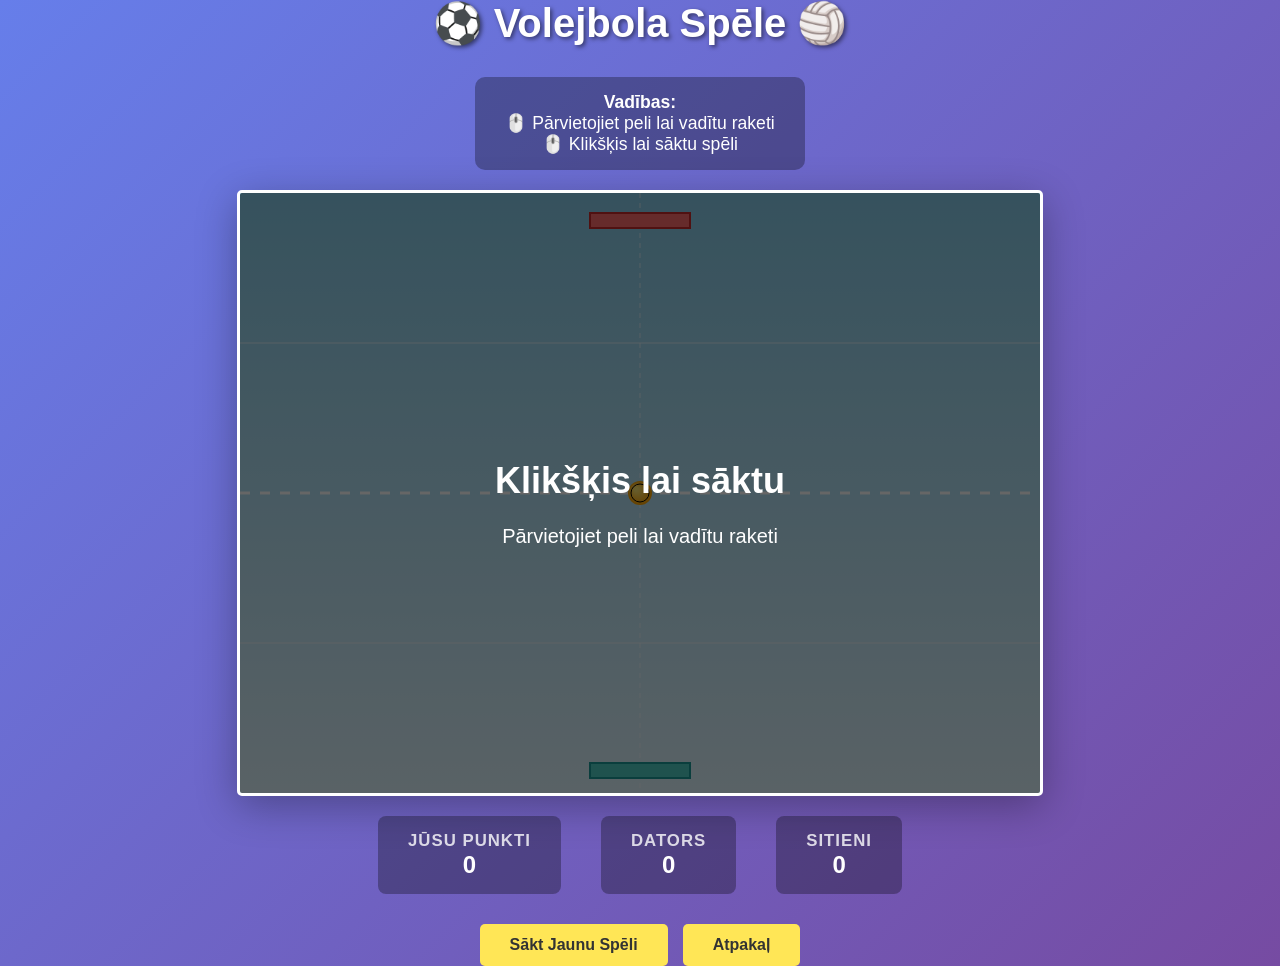
==== game.html @ 63554c7b "spele" ====
<!DOCTYPE html>
<html lang="lv">
<head>
    <meta charset="UTF-8">
    <meta name="viewport" content="width=device-width, initial-scale=1.0">
    <title>Volejbola Spēle - Volleyball Game</title>
    <style>
        * {
            margin: 0;
            padding: 0;
            box-sizing: border-box;
        }

        body {
            font-family: Arial, sans-serif;
            display: flex;
            justify-content: center;
            align-items: center;
            min-height: 100vh;
            background: linear-gradient(135deg, #667eea 0%, #764ba2 100%);
        }

        .game-container {
            display: flex;
            flex-direction: column;
            align-items: center;
            gap: 20px;
        }

        h1 {
            color: white;
            text-shadow: 2px 2px 4px rgba(0, 0, 0, 0.5);
            font-size: 2.5em;
            margin-bottom: 10px;
        }

        .controls-info {
            color: white;
            font-size: 1.1em;
            text-align: center;
            background: rgba(0, 0, 0, 0.3);
            padding: 15px 30px;
            border-radius: 10px;
            max-width: 600px;
        }

        #gameCanvas {
            border: 3px solid white;
            background: linear-gradient(180deg, #87CEEB 0%, #E0F6FF 100%);
            cursor: none;
            box-shadow: 0 10px 40px rgba(0, 0, 0, 0.3);
            border-radius: 5px;
        }

        .stats {
            display: flex;
            gap: 40px;
            color: white;
            font-size: 1.5em;
            font-weight: bold;
        }

        .stat-item {
            background: rgba(0, 0, 0, 0.3);
            padding: 15px 30px;
            border-radius: 8px;
            text-align: center;
        }

        .stat-label {
            font-size: 0.7em;
            opacity: 0.8;
            text-transform: uppercase;
            letter-spacing: 1px;
        }

        .button-row {
            display: flex;
            gap: 15px;
            margin-top: 10px;
        }

        button {
            padding: 12px 30px;
            font-size: 1em;
            background-color: #FFE656;
            color: #333;
            border: none;
            border-radius: 5px;
            cursor: pointer;
            font-weight: bold;
            transition: background-color 0.3s ease;
        }

        button:hover {
            background-color: #FFED4E;
        }

        button:active {
            transform: scale(0.98);
        }
    </style>
</head>
<body>
    <div class="game-container">
        <h1>⚽ Volejbola Spēle 🏐</h1>
        <div class="controls-info">
            <strong>Vadības:</strong><br>
            🖱️ Pārvietojiet peli lai vadītu raketi<br>
            🖱️ Klikšķis lai sāktu spēli
        </div>
        <canvas id="gameCanvas" width="800" height="600"></canvas>
        <div class="stats">
            <div class="stat-item">
                <div class="stat-label">Jūsu Punkti</div>
                <div id="playerScore">0</div>
            </div>
            <div class="stat-item">
                <div class="stat-label">Dators</div>
                <div id="computerScore">0</div>
            </div>
            <div class="stat-item">
                <div class="stat-label">Sitieni</div>
                <div id="hitCount">0</div>
            </div>
        </div>
        <div class="button-row">
            <button onclick="restartGame()">Sākt Jaunu Spēli</button>
            <button onclick="window.history.back()">Atpakaļ</button>
        </div>
    </div>

    <script>
        const canvas = document.getElementById('gameCanvas');
        const ctx = canvas.getContext('2d');

        // Game objects
        const ball = {
            x: canvas.width / 2,
            y: canvas.height / 2,
            radius: 12,
            vx: 0,
            vy: 0,
            speed: 5
        };

        const paddle = {
            x: canvas.width / 2 - 50,
            y: canvas.height - 30,
            width: 100,
            height: 15,
            speed: 7
        };

        const computer = {
            x: canvas.width / 2 - 50,
            y: 20,
            width: 100,
            height: 15,
            speed: 4
        };

        const net = {
            x: canvas.width / 2,
            y: canvas.height / 2
        };

        let playerScore = 0;
        let computerScore = 0;
        let hitCount = 0;
        let gameStarted = false;
        let mouseX = canvas.width / 2;
        let ballLastHitBy = null; // Track who last hit the ball

        // Event listeners
        canvas.addEventListener('mousemove', (e) => {
            const rect = canvas.getBoundingClientRect();
            mouseX = e.clientX - rect.left;
        });

        canvas.addEventListener('click', () => {
            if (!gameStarted) {
                startGame();
            }
        });

        function startGame() {
            gameStarted = true;
            ball.x = canvas.width / 2;
            ball.y = canvas.height / 4;
            ball.vx = (Math.random() - 0.5) * 6;
            ball.vy = 5;
        }

        function restartGame() {
            playerScore = 0;
            computerScore = 0;
            hitCount = 0;
            gameStarted = false;
            ball.x = canvas.width / 2;
            ball.y = canvas.height / 2;
            ball.vx = 0;
            ball.vy = 0;
            ballLastHitBy = null;
            updateScore();
        }

        function updateScore() {
            document.getElementById('playerScore').textContent = playerScore;
            document.getElementById('computerScore').textContent = computerScore;
            document.getElementById('hitCount').textContent = hitCount;
        }

        function update() {
            if (!gameStarted) return;

            // Update ball position
            ball.x += ball.vx;
            ball.y += ball.vy;
            ball.vy += 0.3; // Gravity

            // Ball collision with walls
            if (ball.x - ball.radius < 0 || ball.x + ball.radius > canvas.width) {
                ball.vx *= -0.95;
                ball.x = Math.max(ball.radius, Math.min(canvas.width - ball.radius, ball.x));
            }

            // Ball collision with top/bottom
            if (ball.y - ball.radius < 0) {
                ball.y = ball.radius;
                ball.vy *= -0.8;
            }

            if (ball.y + ball.radius > canvas.height) {
                // Ball went past player paddle
                computerScore++;
                ballLastHitBy = null;
                resetBall();
                updateScore();
                return;
            }

            // Player paddle movement
            paddle.x = mouseX - paddle.width / 2;
            paddle.x = Math.max(0, Math.min(canvas.width - paddle.width, paddle.x));

            // Ball collision with player paddle
            if (
                ball.y + ball.radius > paddle.y &&
                ball.y - ball.radius < paddle.y + paddle.height &&
                ball.x > paddle.x &&
                ball.x < paddle.x + paddle.width &&
                ballLastHitBy !== 'player'
            ) {
                ball.vy = -Math.abs(ball.vy) * 0.9;
                ball.vx += (ball.x - (paddle.x + paddle.width / 2)) * 0.1;
                hitCount++;
                ballLastHitBy = 'player';
            }

            // Computer AI
            const computerTarget = ball.x;
            if (computerTarget < computer.x + computer.width / 2 - 10) {
                computer.x -= computer.speed;
            } else if (computerTarget > computer.x + computer.width / 2 + 10) {
                computer.x += computer.speed;
            }
            computer.x = Math.max(0, Math.min(canvas.width - computer.width, computer.x));

            // Ball collision with computer paddle
            if (
                ball.y - ball.radius < computer.y + computer.height &&
                ball.y + ball.radius > computer.y &&
                ball.x > computer.x &&
                ball.x < computer.x + computer.width &&
                ballLastHitBy !== 'computer'
            ) {
                ball.vy = Math.abs(ball.vy) * 0.9;
                ball.vx += (ball.x - (computer.x + computer.width / 2)) * 0.1;
                ballLastHitBy = 'computer';
            }

            // Ball went past computer paddle
            if (ball.y - ball.radius < 0) {
                playerScore++;
                ballLastHitBy = null;
                resetBall();
                updateScore();
            }

            // Speed limit
            const maxSpeed = 12;
            const speed = Math.sqrt(ball.vx ** 2 + ball.vy ** 2);
            if (speed > maxSpeed) {
                ball.vx = (ball.vx / speed) * maxSpeed;
                ball.vy = (ball.vy / speed) * maxSpeed;
            }
        }

        function resetBall() {
            ball.x = canvas.width / 2;
            ball.y = canvas.height / 2;
            ball.vx = (Math.random() - 0.5) * 4;
            ball.vy = -3;
        }

        function draw() {
            // Clear canvas with sky gradient
            const gradient = ctx.createLinearGradient(0, 0, 0, canvas.height);
            gradient.addColorStop(0, '#87CEEB');
            gradient.addColorStop(1, '#E0F6FF');
            ctx.fillStyle = gradient;
            ctx.fillRect(0, 0, canvas.width, canvas.height);

            // Draw net
            ctx.strokeStyle = '#FFFFFF';
            ctx.lineWidth = 3;
            ctx.setLineDash([10, 10]);
            ctx.beginPath();
            ctx.moveTo(0, net.y);
            ctx.lineTo(canvas.width, net.y);
            ctx.stroke();
            ctx.setLineDash([]);

            // Draw court lines
            ctx.strokeStyle = 'rgba(255, 255, 255, 0.3)';
            ctx.lineWidth = 2;
            ctx.beginPath();
            ctx.moveTo(0, canvas.height / 4);
            ctx.lineTo(canvas.width, canvas.height / 4);
            ctx.stroke();

            ctx.beginPath();
            ctx.moveTo(0, (canvas.height * 3) / 4);
            ctx.lineTo(canvas.width, (canvas.height * 3) / 4);
            ctx.stroke();

            // Draw center line
            ctx.setLineDash([5, 5]);
            ctx.beginPath();
            ctx.moveTo(canvas.width / 2, 0);
            ctx.lineTo(canvas.width / 2, canvas.height);
            ctx.stroke();
            ctx.setLineDash([]);

            // Draw computer paddle
            ctx.fillStyle = '#FF6B6B';
            ctx.fillRect(computer.x, computer.y, computer.width, computer.height);
            ctx.strokeStyle = '#C92A2A';
            ctx.lineWidth = 2;
            ctx.strokeRect(computer.x, computer.y, computer.width, computer.height);

            // Draw player paddle
            ctx.fillStyle = '#4ECDC4';
            ctx.fillRect(paddle.x, paddle.y, paddle.width, paddle.height);
            ctx.strokeStyle = '#1A9B99';
            ctx.lineWidth = 2;
            ctx.strokeRect(paddle.x, paddle.y, paddle.width, paddle.height);

            // Draw ball with gradient
            const ballGradient = ctx.createRadialGradient(ball.x - 4, ball.y - 4, 2, ball.x, ball.y, ball.radius);
            ballGradient.addColorStop(0, '#FFE66D');
            ballGradient.addColorStop(1, '#FFA500');
            ctx.fillStyle = ballGradient;
            ctx.beginPath();
            ctx.arc(ball.x, ball.y, ball.radius, 0, Math.PI * 2);
            ctx.fill();

            // Draw ball stitches (volleyball detail)
            ctx.strokeStyle = '#000000';
            ctx.lineWidth = 1;
            ctx.beginPath();
            ctx.arc(ball.x, ball.y, ball.radius - 3, 0, Math.PI * 2);
            ctx.stroke();

            // Draw starting instruction
            if (!gameStarted) {
                ctx.fillStyle = 'rgba(0, 0, 0, 0.6)';
                ctx.fillRect(0, 0, canvas.width, canvas.height);
                ctx.fillStyle = '#FFFFFF';
                ctx.font = 'bold 36px Arial';
                ctx.textAlign = 'center';
                ctx.fillText('Klikšķis lai sāktu', canvas.width / 2, canvas.height / 2);
                ctx.font = '20px Arial';
                ctx.fillText('Pārvietojiet peli lai vadītu raketi', canvas.width / 2, canvas.height / 2 + 50);
            }
        }

        function gameLoop() {
            update();
            draw();
            requestAnimationFrame(gameLoop);
        }

        // Start the game loop
        gameLoop();
    </script>
</body>
</html>
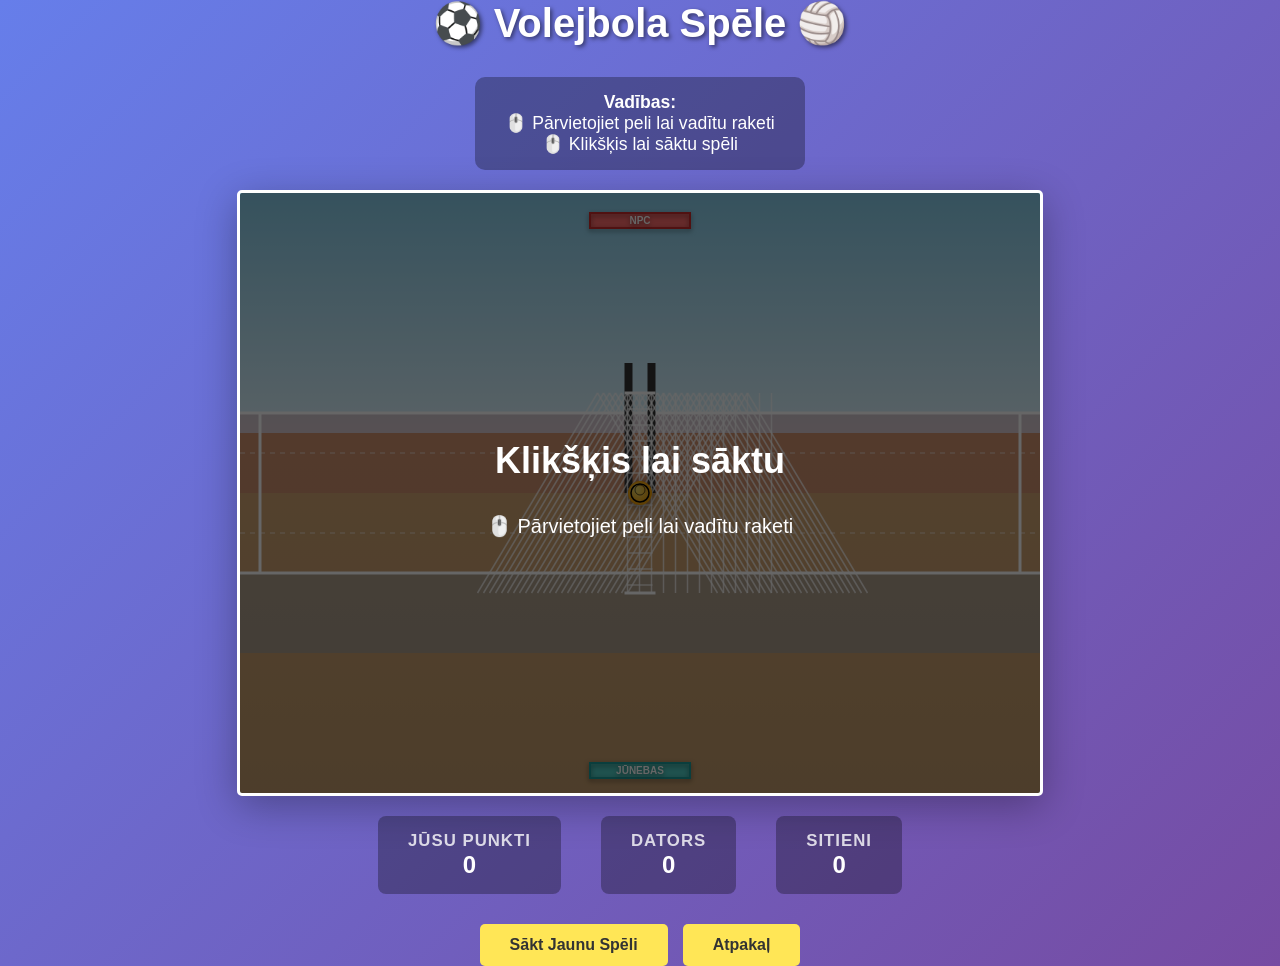
==== commit 831dd725: "speles pilnveidojums" ====
--- a/game.html
+++ b/game.html
@@ -305,59 +305,168 @@
         }
 
         function draw() {
-            // Clear canvas with sky gradient
-            const gradient = ctx.createLinearGradient(0, 0, 0, canvas.height);
-            gradient.addColorStop(0, '#87CEEB');
-            gradient.addColorStop(1, '#E0F6FF');
-            ctx.fillStyle = gradient;
+            // Clear canvas with gradient background (sky and ground)
+            const gradientBg = ctx.createLinearGradient(0, 0, 0, canvas.height);
+            gradientBg.addColorStop(0, '#87CEEB');
+            gradientBg.addColorStop(0.4, '#E0F6FF');
+            gradientBg.addColorStop(0.4, '#D4A574');
+            gradientBg.addColorStop(1, '#C19A6B');
+            ctx.fillStyle = gradientBg;
             ctx.fillRect(0, 0, canvas.width, canvas.height);
 
-            // Draw net
+            // Draw court background - two sides
+            const courtTop = canvas.height / 2 - 80;
+            const courtBottom = canvas.height / 2 + 80;
+            
+            // NPC Court (top side)
+            ctx.fillStyle = 'rgba(200, 100, 100, 0.3)';
+            ctx.fillRect(0, courtTop, canvas.width, 80);
+            
+            // Player Court (bottom side)
+            ctx.fillStyle = 'rgba(100, 150, 200, 0.3)';
+            ctx.fillRect(0, courtBottom, canvas.width, 80);
+
+            // Draw court boundary lines
             ctx.strokeStyle = '#FFFFFF';
             ctx.lineWidth = 3;
-            ctx.setLineDash([10, 10]);
-            ctx.beginPath();
-            ctx.moveTo(0, net.y);
-            ctx.lineTo(canvas.width, net.y);
-            ctx.stroke();
+            
+            // Top court border
+            ctx.beginPath();
+            ctx.moveTo(0, courtTop);
+            ctx.lineTo(canvas.width, courtTop);
+            ctx.stroke();
+            
+            // Bottom court border
+            ctx.beginPath();
+            ctx.moveTo(0, courtBottom);
+            ctx.lineTo(canvas.width, courtBottom);
+            ctx.stroke();
+            
+            // Side lines
+            ctx.beginPath();
+            ctx.moveTo(20, courtTop);
+            ctx.lineTo(20, courtBottom);
+            ctx.stroke();
+            
+            ctx.beginPath();
+            ctx.moveTo(canvas.width - 20, courtTop);
+            ctx.lineTo(canvas.width - 20, courtBottom);
+            ctx.stroke();
+
+            // Draw attack lines
+            ctx.strokeStyle = 'rgba(255, 255, 255, 0.6)';
+            ctx.lineWidth = 1;
+            ctx.setLineDash([5, 5]);
+            
+            ctx.beginPath();
+            ctx.moveTo(0, canvas.height / 2 - 40);
+            ctx.lineTo(canvas.width, canvas.height / 2 - 40);
+            ctx.stroke();
+            
+            ctx.beginPath();
+            ctx.moveTo(0, canvas.height / 2 + 40);
+            ctx.lineTo(canvas.width, canvas.height / 2 + 40);
+            ctx.stroke();
+            
             ctx.setLineDash([]);
 
-            // Draw court lines
-            ctx.strokeStyle = 'rgba(255, 255, 255, 0.3)';
-            ctx.lineWidth = 2;
-            ctx.beginPath();
-            ctx.moveTo(0, canvas.height / 4);
-            ctx.lineTo(canvas.width, canvas.height / 4);
-            ctx.stroke();
-
-            ctx.beginPath();
-            ctx.moveTo(0, (canvas.height * 3) / 4);
-            ctx.lineTo(canvas.width, (canvas.height * 3) / 4);
-            ctx.stroke();
-
-            // Draw center line
-            ctx.setLineDash([5, 5]);
-            ctx.beginPath();
-            ctx.moveTo(canvas.width / 2, 0);
-            ctx.lineTo(canvas.width / 2, canvas.height);
-            ctx.stroke();
-            ctx.setLineDash([]);
-
-            // Draw computer paddle
+            // Draw volleyball net - more realistic with mesh
+            const netX = canvas.width / 2;
+            const netTopY = canvas.height / 2 - 100;
+            const netBottomY = canvas.height / 2 + 100;
+            const netWidth = 15;
+            
+            // Net poles
+            ctx.fillStyle = '#333333';
+            ctx.fillRect(netX - netWidth / 2 - 8, netTopY - 30, 8, 130);
+            ctx.fillRect(netX + netWidth / 2, netTopY - 30, 8, 130);
+            
+            // Net top rope
+            ctx.strokeStyle = '#FFFFFF';
+            ctx.lineWidth = 3;
+            ctx.beginPath();
+            ctx.moveTo(netX - netWidth / 2 - 8, netTopY);
+            ctx.lineTo(netX + netWidth / 2 + 8, netTopY);
+            ctx.stroke();
+            
+            // Net bottom rope
+            ctx.beginPath();
+            ctx.moveTo(netX - netWidth / 2 - 8, netBottomY);
+            ctx.lineTo(netX + netWidth / 2 + 8, netBottomY);
+            ctx.stroke();
+            
+            // Net mesh pattern
+            ctx.strokeStyle = 'rgba(255, 255, 255, 0.7)';
+            ctx.lineWidth = 1.5;
+            
+            // Vertical lines of net
+            for (let i = 0; i <= 12; i++) {
+                const xPos = (netX - netWidth / 2 - 5) + (i * 12);
+                ctx.beginPath();
+                ctx.moveTo(xPos, netTopY);
+                ctx.lineTo(xPos, netBottomY);
+                ctx.stroke();
+            }
+            
+            // Horizontal lines of net (diagonal mesh effect)
+            for (let i = 0; i <= 12; i++) {
+                const yPos = netTopY + (i * 16);
+                ctx.beginPath();
+                ctx.moveTo(netX - netWidth / 2 - 5, yPos);
+                ctx.lineTo(netX + netWidth / 2 + 5, yPos);
+                ctx.stroke();
+            }
+            
+            // Diagonal lines for mesh pattern
+            for (let i = -5; i <= 20; i++) {
+                ctx.beginPath();
+                ctx.moveTo(netX - netWidth / 2 - 5 + i * 6, netTopY);
+                ctx.lineTo(netX - netWidth / 2 - 5 + i * 6 + 120, netBottomY);
+                ctx.stroke();
+                
+                ctx.beginPath();
+                ctx.moveTo(netX - netWidth / 2 - 5 + i * 6, netTopY);
+                ctx.lineTo(netX - netWidth / 2 - 5 + i * 6 - 120, netBottomY);
+                ctx.stroke();
+            }
+
+            // Draw computer paddle (NPC on top side)
             ctx.fillStyle = '#FF6B6B';
             ctx.fillRect(computer.x, computer.y, computer.width, computer.height);
+            ctx.shadowColor = 'rgba(0, 0, 0, 0.5)';
+            ctx.shadowBlur = 5;
             ctx.strokeStyle = '#C92A2A';
             ctx.lineWidth = 2;
             ctx.strokeRect(computer.x, computer.y, computer.width, computer.height);
-
-            // Draw player paddle
+            
+            // Add player label on NPC paddle
+            ctx.fillStyle = '#FFFFFF';
+            ctx.font = 'bold 10px Arial';
+            ctx.textAlign = 'center';
+            ctx.fillText('NPC', computer.x + computer.width / 2, computer.y + computer.height / 2 + 3);
+            ctx.shadowColor = 'transparent';
+
+            // Draw player paddle (player on bottom side)
             ctx.fillStyle = '#4ECDC4';
             ctx.fillRect(paddle.x, paddle.y, paddle.width, paddle.height);
+            ctx.shadowColor = 'rgba(0, 0, 0, 0.5)';
+            ctx.shadowBlur = 5;
             ctx.strokeStyle = '#1A9B99';
             ctx.lineWidth = 2;
             ctx.strokeRect(paddle.x, paddle.y, paddle.width, paddle.height);
-
-            // Draw ball with gradient
+            
+            // Add player label on player paddle
+            ctx.fillStyle = '#FFFFFF';
+            ctx.font = 'bold 10px Arial';
+            ctx.textAlign = 'center';
+            ctx.fillText('JŪNEBAS', paddle.x + paddle.width / 2, paddle.y + paddle.height / 2 + 3);
+            ctx.shadowColor = 'transparent';
+
+            // Draw ball with gradient and shadow
+            ctx.shadowColor = 'rgba(0, 0, 0, 0.4)';
+            ctx.shadowBlur = 8;
+            ctx.shadowOffsetY = 2;
+            
             const ballGradient = ctx.createRadialGradient(ball.x - 4, ball.y - 4, 2, ball.x, ball.y, ball.radius);
             ballGradient.addColorStop(0, '#FFE66D');
             ballGradient.addColorStop(1, '#FFA500');
@@ -368,10 +477,19 @@
 
             // Draw ball stitches (volleyball detail)
             ctx.strokeStyle = '#000000';
+            ctx.lineWidth = 1.5;
+            ctx.beginPath();
+            ctx.arc(ball.x, ball.y, ball.radius - 3, 0, Math.PI * 2);
+            ctx.stroke();
+            
+            // Draw curved stitches for volleyball pattern
+            ctx.strokeStyle = 'rgba(0, 0, 0, 0.6)';
             ctx.lineWidth = 1;
             ctx.beginPath();
-            ctx.arc(ball.x, ball.y, ball.radius - 3, 0, Math.PI * 2);
-            ctx.stroke();
+            ctx.arc(ball.x, ball.y - 3, 5, 0, Math.PI * 2);
+            ctx.stroke();
+            
+            ctx.shadowColor = 'transparent';
 
             // Draw starting instruction
             if (!gameStarted) {
@@ -380,9 +498,9 @@
                 ctx.fillStyle = '#FFFFFF';
                 ctx.font = 'bold 36px Arial';
                 ctx.textAlign = 'center';
-                ctx.fillText('Klikšķis lai sāktu', canvas.width / 2, canvas.height / 2);
+                ctx.fillText('Klikšķis lai sāktu', canvas.width / 2, canvas.height / 2 - 20);
                 ctx.font = '20px Arial';
-                ctx.fillText('Pārvietojiet peli lai vadītu raketi', canvas.width / 2, canvas.height / 2 + 50);
+                ctx.fillText('🖱️ Pārvietojiet peli lai vadītu raketi', canvas.width / 2, canvas.height / 2 + 40);
             }
         }
 
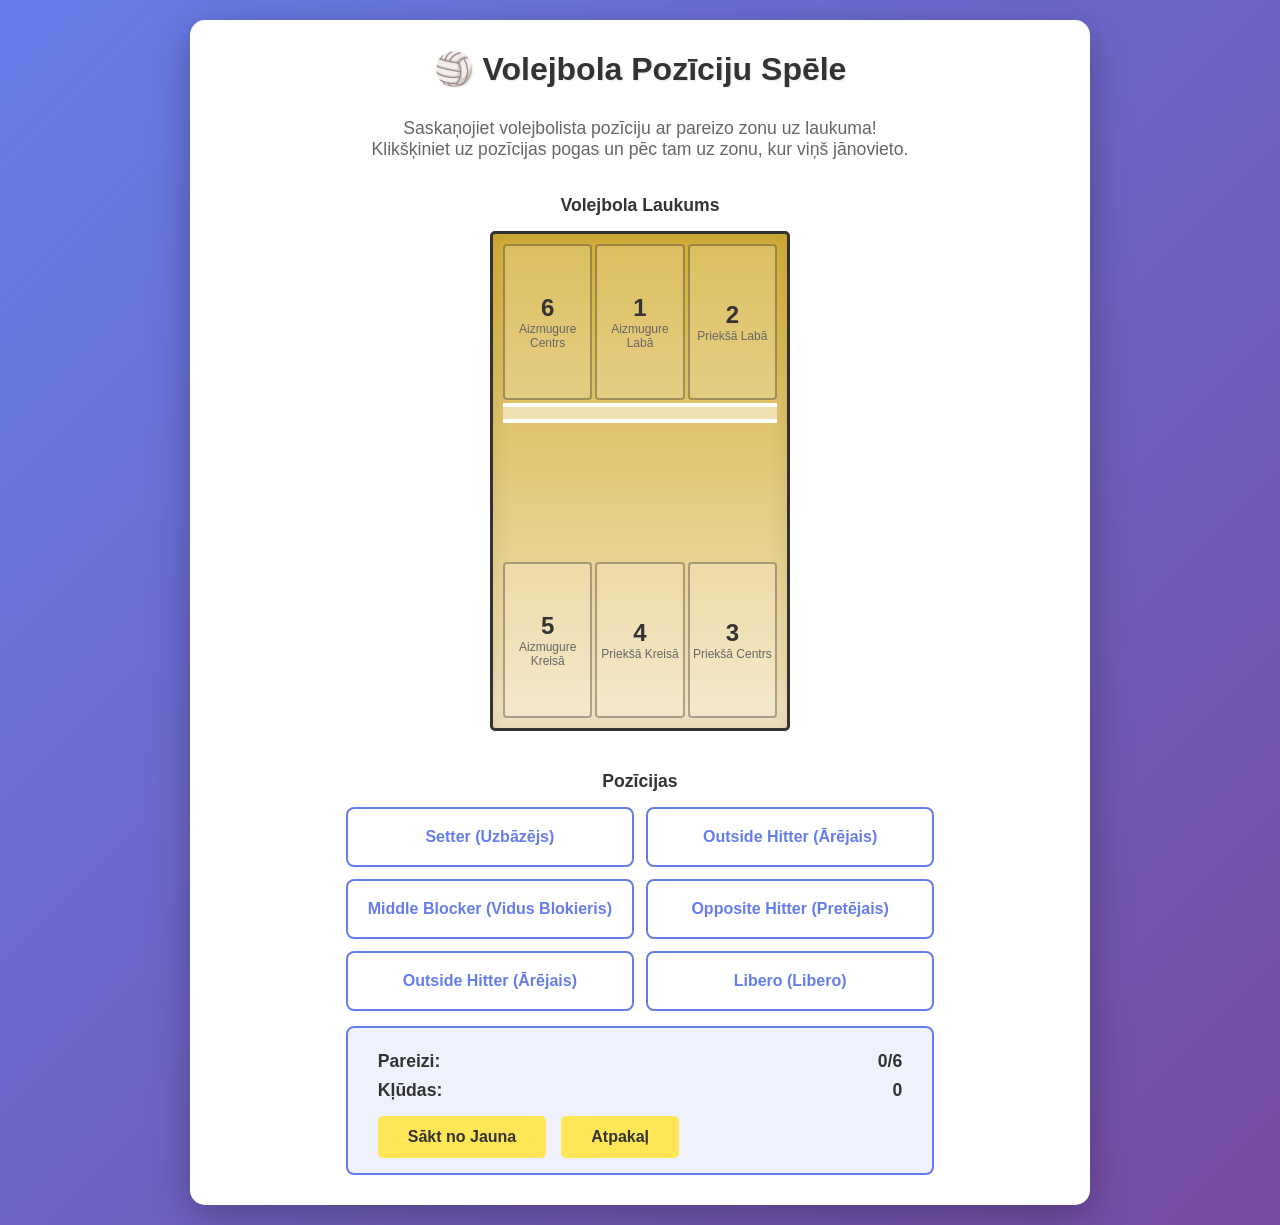
==== commit 4d3a92b9: "jauna spele" ====
--- a/game.html
+++ b/game.html
@@ -3,7 +3,7 @@
 <head>
     <meta charset="UTF-8">
     <meta name="viewport" content="width=device-width, initial-scale=1.0">
-    <title>Volejbola Spēle - Volleyball Game</title>
+    <title>Volejbola Pozīciju Spēle - Volleyball Positions Game</title>
     <style>
         * {
             margin: 0;
@@ -18,6 +18,7 @@
             align-items: center;
             min-height: 100vh;
             background: linear-gradient(135deg, #667eea 0%, #764ba2 100%);
+            padding: 20px;
         }
 
         .game-container {
@@ -25,62 +26,201 @@
             flex-direction: column;
             align-items: center;
             gap: 20px;
+            background: white;
+            padding: 30px;
+            border-radius: 15px;
+            box-shadow: 0 10px 40px rgba(0, 0, 0, 0.3);
+            max-width: 900px;
         }
 
         h1 {
+            color: #333;
+            text-shadow: 1px 1px 2px rgba(0, 0, 0, 0.1);
+            font-size: 2em;
+            margin-bottom: 10px;
+        }
+
+        .info-text {
+            color: #666;
+            font-size: 1.1em;
+            text-align: center;
+            margin-bottom: 15px;
+        }
+
+        .content-wrapper {
+            display: flex;
+            gap: 40px;
+            align-items: flex-start;
+            flex-wrap: wrap;
+            justify-content: center;
+        }
+
+        .court-section {
+            display: flex;
+            flex-direction: column;
+            gap: 15px;
+        }
+
+        .court-title {
+            font-weight: bold;
+            font-size: 1.1em;
+            color: #333;
+            text-align: center;
+        }
+
+        .volleyball-court {
+            border: 3px solid #333;
+            background: linear-gradient(180deg, #d4af37 0%, #f4e4c1 100%);
+            position: relative;
+            width: 300px;
+            height: 500px;
+            display: grid;
+            grid-template-columns: 1fr 1fr 1fr;
+            grid-template-rows: 1fr 1fr 1fr;
+            gap: 3px;
+            padding: 10px;
+            border-radius: 5px;
+            box-shadow: inset 0 0 20px rgba(0, 0, 0, 0.1);
+        }
+
+        .net-line {
+            grid-column: 1 / -1;
+            grid-row: 2;
+            border-top: 4px solid #FFFFFF;
+            border-bottom: 4px solid #FFFFFF;
+            background: linear-gradient(180deg, rgba(255, 255, 255, 0.5) 0%, rgba(255, 255, 255, 0.5) 100%);
+            position: relative;
+            z-index: 5;
+            height: 20px;
+        }
+
+        .zone {
+            border: 2px solid rgba(0, 0, 0, 0.3);
+            display: flex;
+            flex-direction: column;
+            justify-content: center;
+            align-items: center;
+            cursor: pointer;
+            transition: all 0.3s ease;
+            background: rgba(255, 255, 255, 0.2);
+            border-radius: 4px;
+            position: relative;
+            overflow: hidden;
+        }
+
+        .zone:hover {
+            background: rgba(255, 255, 255, 0.4);
+            transform: scale(0.98);
+        }
+
+        .zone.active {
+            background: rgba(255, 200, 0, 0.6);
+            box-shadow: inset 0 0 15px rgba(255, 200, 0, 0.8), 0 0 15px rgba(255, 200, 0, 0.6);
+            animation: pulse 0.6s ease-in-out;
+        }
+
+        @keyframes pulse {
+            0% { transform: scale(1); }
+            50% { transform: scale(1.05); }
+            100% { transform: scale(1); }
+        }
+
+        .zone-label {
+            font-weight: bold;
+            font-size: 1.5em;
+            color: #333;
+            z-index: 2;
+        }
+
+        .zone-position {
+            font-size: 0.75em;
+            color: #666;
+            text-align: center;
+            z-index: 2;
+        }
+
+        .buttons-section {
+            display: flex;
+            flex-direction: column;
+            gap: 15px;
+            min-width: 300px;
+        }
+
+        .buttons-title {
+            font-weight: bold;
+            font-size: 1.1em;
+            color: #333;
+            text-align: center;
+        }
+
+        .buttons-grid {
+            display: grid;
+            grid-template-columns: 1fr 1fr;
+            gap: 12px;
+        }
+
+        .position-button {
+            padding: 15px 20px;
+            font-size: 1em;
+            font-weight: bold;
+            border: 2px solid #667eea;
+            border-radius: 8px;
+            cursor: pointer;
+            transition: all 0.3s ease;
+            background: white;
+            color: #667eea;
+            text-align: center;
+            min-height: 60px;
+            display: flex;
+            align-items: center;
+            justify-content: center;
+        }
+
+        .position-button:hover {
+            background: #667eea;
             color: white;
-            text-shadow: 2px 2px 4px rgba(0, 0, 0, 0.5);
-            font-size: 2.5em;
-            margin-bottom: 10px;
-        }
-
-        .controls-info {
+            transform: translateY(-2px);
+            box-shadow: 0 5px 15px rgba(102, 126, 234, 0.4);
+        }
+
+        .position-button:active {
+            transform: translateY(0);
+        }
+
+        .position-button.matched {
+            background: #4CAF50;
+            border-color: #4CAF50;
             color: white;
-            font-size: 1.1em;
-            text-align: center;
-            background: rgba(0, 0, 0, 0.3);
-            padding: 15px 30px;
-            border-radius: 10px;
-            max-width: 600px;
-        }
-
-        #gameCanvas {
-            border: 3px solid white;
-            background: linear-gradient(180deg, #87CEEB 0%, #E0F6FF 100%);
-            cursor: none;
-            box-shadow: 0 10px 40px rgba(0, 0, 0, 0.3);
-            border-radius: 5px;
-        }
-
-        .stats {
-            display: flex;
-            gap: 40px;
-            color: white;
-            font-size: 1.5em;
-            font-weight: bold;
-        }
-
-        .stat-item {
-            background: rgba(0, 0, 0, 0.3);
+            opacity: 0.6;
+            cursor: not-allowed;
+        }
+
+        .stats-section {
+            text-align: center;
+            background: rgba(102, 126, 234, 0.1);
             padding: 15px 30px;
             border-radius: 8px;
-            text-align: center;
-        }
-
-        .stat-label {
-            font-size: 0.7em;
-            opacity: 0.8;
-            text-transform: uppercase;
-            letter-spacing: 1px;
-        }
-
-        .button-row {
+            border: 2px solid #667eea;
+            min-width: 300px;
+        }
+
+        .stat-item {
+            display: flex;
+            justify-content: space-between;
+            gap: 30px;
+            margin: 8px 0;
+            font-size: 1.1em;
+            font-weight: bold;
+            color: #333;
+        }
+
+        .control-buttons {
             display: flex;
             gap: 15px;
-            margin-top: 10px;
-        }
-
-        button {
+            margin-top: 15px;
+        }
+
+        button.control-btn {
             padding: 12px 30px;
             font-size: 1em;
             background-color: #FFE656;
@@ -92,426 +232,240 @@
             transition: background-color 0.3s ease;
         }
 
-        button:hover {
+        button.control-btn:hover {
             background-color: #FFED4E;
         }
 
-        button:active {
+        button.control-btn:active {
             transform: scale(0.98);
+        }
+
+        .completion-message {
+            font-size: 1.3em;
+            font-weight: bold;
+            color: #4CAF50;
+            text-align: center;
+            margin-top: 15px;
+            animation: slideIn 0.5s ease;
+        }
+
+        @keyframes slideIn {
+            from {
+                opacity: 0;
+                transform: translateY(-10px);
+            }
+            to {
+                opacity: 1;
+                transform: translateY(0);
+            }
+        }
+
+        .zone-6, .zone-1, .zone-2 {
+            grid-row: 1;
+        }
+
+        .zone-5, .zone-4, .zone-3 {
+            grid-row: 3;
+        }
+
+        .zone-6, .zone-5 {
+            grid-column: 1;
+        }
+
+        .zone-1, .zone-4 {
+            grid-column: 2;
+        }
+
+        .zone-2, .zone-3 {
+            grid-column: 3;
         }
     </style>
 </head>
 <body>
     <div class="game-container">
-        <h1>⚽ Volejbola Spēle 🏐</h1>
-        <div class="controls-info">
-            <strong>Vadības:</strong><br>
-            🖱️ Pārvietojiet peli lai vadītu raketi<br>
-            🖱️ Klikšķis lai sāktu spēli
+        <h1>🏐 Volejbola Pozīciju Spēle</h1>
+        <div class="info-text">
+            Saskaņojiet volejbolista pozīciju ar pareizo zonu uz laukuma!<br>
+            Klikšķiniet uz pozīcijas pogas un pēc tam uz zonu, kur viņš jānovieto.
         </div>
-        <canvas id="gameCanvas" width="800" height="600"></canvas>
-        <div class="stats">
-            <div class="stat-item">
-                <div class="stat-label">Jūsu Punkti</div>
-                <div id="playerScore">0</div>
+
+        <div class="content-wrapper">
+            <div class="court-section">
+                <div class="court-title">Volejbola Laukums</div>
+                <div class="volleyball-court" id="court">
+                    <div class="zone zone-6" data-zone="6">
+                        <div class="zone-label">6</div>
+                        <div class="zone-position">Aizmugure Centrs</div>
+                    </div>
+                    <div class="zone zone-1" data-zone="1">
+                        <div class="zone-label">1</div>
+                        <div class="zone-position">Aizmugure Labā</div>
+                    </div>
+                    <div class="zone zone-2" data-zone="2">
+                        <div class="zone-label">2</div>
+                        <div class="zone-position">Priekšā Labā</div>
+                    </div>
+                    <div class="zone zone-5" data-zone="5">
+                        <div class="zone-label">5</div>
+                        <div class="zone-position">Aizmugure Kreisā</div>
+                    </div>
+                    <div class="zone zone-4" data-zone="4">
+                        <div class="zone-label">4</div>
+                        <div class="zone-position">Priekšā Kreisā</div>
+                    </div>
+                    <div class="zone zone-3" data-zone="3">
+                        <div class="zone-label">3</div>
+                        <div class="zone-position">Priekšā Centrs</div>
+                    </div>
+                    <div class="net-line"></div>
+                </div>
             </div>
-            <div class="stat-item">
-                <div class="stat-label">Dators</div>
-                <div id="computerScore">0</div>
-            </div>
-            <div class="stat-item">
-                <div class="stat-label">Sitieni</div>
-                <div id="hitCount">0</div>
+
+            <div class="buttons-section">
+                <div class="buttons-title">Pozīcijas</div>
+                <div class="buttons-grid" id="buttonsGrid">
+                    <!-- Buttons will be generated here -->
+                </div>
+
+                <div class="stats-section">
+                    <div class="stat-item">
+                        <span>Pareizi:</span>
+                        <span id="correct">0/6</span>
+                    </div>
+                    <div class="stat-item">
+                        <span>Kļūdas:</span>
+                        <span id="errors">0</span>
+                    </div>
+                    <div id="completionMessage"></div>
+
+                    <div class="control-buttons">
+                        <button class="control-btn" onclick="resetGame()">Sākt no Jauna</button>
+                        <button class="control-btn" onclick="window.history.back()">Atpakaļ</button>
+                    </div>
+                </div>
             </div>
         </div>
-        <div class="button-row">
-            <button onclick="restartGame()">Sākt Jaunu Spēli</button>
-            <button onclick="window.history.back()">Atpakaļ</button>
-        </div>
     </div>
 
     <script>
-        const canvas = document.getElementById('gameCanvas');
-        const ctx = canvas.getContext('2d');
-
-        // Game objects
-        const ball = {
-            x: canvas.width / 2,
-            y: canvas.height / 2,
-            radius: 12,
-            vx: 0,
-            vy: 0,
-            speed: 5
-        };
-
-        const paddle = {
-            x: canvas.width / 2 - 50,
-            y: canvas.height - 30,
-            width: 100,
-            height: 15,
-            speed: 7
-        };
-
-        const computer = {
-            x: canvas.width / 2 - 50,
-            y: 20,
-            width: 100,
-            height: 15,
-            speed: 4
-        };
-
-        const net = {
-            x: canvas.width / 2,
-            y: canvas.height / 2
-        };
-
-        let playerScore = 0;
-        let computerScore = 0;
-        let hitCount = 0;
-        let gameStarted = false;
-        let mouseX = canvas.width / 2;
-        let ballLastHitBy = null; // Track who last hit the ball
-
-        // Event listeners
-        canvas.addEventListener('mousemove', (e) => {
-            const rect = canvas.getBoundingClientRect();
-            mouseX = e.clientX - rect.left;
-        });
-
-        canvas.addEventListener('click', () => {
-            if (!gameStarted) {
-                startGame();
+        const positions = [
+            { name: "Setter\n(Uzbāzējs)", zone: 6, id: 'setter' },
+            { name: "Outside Hitter\n(Ārējais)", zone: 2, id: 'outside1' },
+            { name: "Middle Blocker\n(Vidus Blokieris)", zone: 3, id: 'middle' },
+            { name: "Opposite Hitter\n(Pretējais)", zone: 4, id: 'opposite' },
+            { name: "Outside Hitter\n(Ārējais)", zone: 5, id: 'outside2' },
+            { name: "Libero\n(Libero)", zone: 1, id: 'libero' }
+        ];
+
+        let selectedPosition = null;
+        let matchedPositions = new Set();
+        let errors = 0;
+
+        function initGame() {
+            const buttonsGrid = document.getElementById('buttonsGrid');
+            buttonsGrid.innerHTML = '';
+
+            positions.forEach(pos => {
+                const button = document.createElement('button');
+                button.className = 'position-button';
+                button.textContent = pos.name;
+                button.dataset.id = pos.id;
+                button.onclick = (e) => selectPosition(pos, e.target);
+                buttonsGrid.appendChild(button);
+            });
+
+            const zoneElements = document.querySelectorAll('.zone');
+            zoneElements.forEach(zone => {
+                zone.onclick = () => placePosition(parseInt(zone.dataset.zone));
+            });
+
+            updateScore();
+        }
+
+        function selectPosition(pos, button) {
+            if (matchedPositions.has(pos.id)) return;
+
+            document.querySelectorAll('.position-button').forEach(b => {
+                b.style.background = '';
+                b.style.color = '';
+            });
+
+            if (selectedPosition === pos.id) {
+                selectedPosition = null;
+            } else {
+                selectedPosition = pos.id;
+                button.style.background = '#667eea';
+                button.style.color = 'white';
             }
-        });
-
-        function startGame() {
-            gameStarted = true;
-            ball.x = canvas.width / 2;
-            ball.y = canvas.height / 4;
-            ball.vx = (Math.random() - 0.5) * 6;
-            ball.vy = 5;
-        }
-
-        function restartGame() {
-            playerScore = 0;
-            computerScore = 0;
-            hitCount = 0;
-            gameStarted = false;
-            ball.x = canvas.width / 2;
-            ball.y = canvas.height / 2;
-            ball.vx = 0;
-            ball.vy = 0;
-            ballLastHitBy = null;
-            updateScore();
-        }
-
-        function updateScore() {
-            document.getElementById('playerScore').textContent = playerScore;
-            document.getElementById('computerScore').textContent = computerScore;
-            document.getElementById('hitCount').textContent = hitCount;
-        }
-
-        function update() {
-            if (!gameStarted) return;
-
-            // Update ball position
-            ball.x += ball.vx;
-            ball.y += ball.vy;
-            ball.vy += 0.3; // Gravity
-
-            // Ball collision with walls
-            if (ball.x - ball.radius < 0 || ball.x + ball.radius > canvas.width) {
-                ball.vx *= -0.95;
-                ball.x = Math.max(ball.radius, Math.min(canvas.width - ball.radius, ball.x));
-            }
-
-            // Ball collision with top/bottom
-            if (ball.y - ball.radius < 0) {
-                ball.y = ball.radius;
-                ball.vy *= -0.8;
-            }
-
-            if (ball.y + ball.radius > canvas.height) {
-                // Ball went past player paddle
-                computerScore++;
-                ballLastHitBy = null;
-                resetBall();
+        }
+
+        function placePosition(zoneNumber) {
+            if (!selectedPosition) return;
+
+            const position = positions.find(p => p.id === selectedPosition);
+            if (!position) return;
+
+            if (position.zone === zoneNumber) {
+                // Correct placement
+                matchedPositions.add(selectedPosition);
+                const zone = document.querySelector(`[data-zone="${zoneNumber}"]`);
+                zone.classList.add('active');
+                zone.style.pointerEvents = 'none';
+
+                const button = document.querySelector(`[data-id="${selectedPosition}"]`);
+                button.classList.add('matched');
+
+                selectedPosition = null;
+                document.querySelectorAll('.position-button').forEach(b => {
+                    b.style.background = '';
+                    b.style.color = '';
+                });
+
                 updateScore();
-                return;
-            }
-
-            // Player paddle movement
-            paddle.x = mouseX - paddle.width / 2;
-            paddle.x = Math.max(0, Math.min(canvas.width - paddle.width, paddle.x));
-
-            // Ball collision with player paddle
-            if (
-                ball.y + ball.radius > paddle.y &&
-                ball.y - ball.radius < paddle.y + paddle.height &&
-                ball.x > paddle.x &&
-                ball.x < paddle.x + paddle.width &&
-                ballLastHitBy !== 'player'
-            ) {
-                ball.vy = -Math.abs(ball.vy) * 0.9;
-                ball.vx += (ball.x - (paddle.x + paddle.width / 2)) * 0.1;
-                hitCount++;
-                ballLastHitBy = 'player';
-            }
-
-            // Computer AI
-            const computerTarget = ball.x;
-            if (computerTarget < computer.x + computer.width / 2 - 10) {
-                computer.x -= computer.speed;
-            } else if (computerTarget > computer.x + computer.width / 2 + 10) {
-                computer.x += computer.speed;
-            }
-            computer.x = Math.max(0, Math.min(canvas.width - computer.width, computer.x));
-
-            // Ball collision with computer paddle
-            if (
-                ball.y - ball.radius < computer.y + computer.height &&
-                ball.y + ball.radius > computer.y &&
-                ball.x > computer.x &&
-                ball.x < computer.x + computer.width &&
-                ballLastHitBy !== 'computer'
-            ) {
-                ball.vy = Math.abs(ball.vy) * 0.9;
-                ball.vx += (ball.x - (computer.x + computer.width / 2)) * 0.1;
-                ballLastHitBy = 'computer';
-            }
-
-            // Ball went past computer paddle
-            if (ball.y - ball.radius < 0) {
-                playerScore++;
-                ballLastHitBy = null;
-                resetBall();
+            } else {
+                // Wrong placement
+                errors++;
+                const zone = document.querySelector(`[data-zone="${zoneNumber}"]`);
+                zone.style.background = 'rgba(255, 0, 0, 0.3)';
+                setTimeout(() => {
+                    zone.style.background = 'rgba(255, 255, 255, 0.2)';
+                }, 500);
                 updateScore();
             }
-
-            // Speed limit
-            const maxSpeed = 12;
-            const speed = Math.sqrt(ball.vx ** 2 + ball.vy ** 2);
-            if (speed > maxSpeed) {
-                ball.vx = (ball.vx / speed) * maxSpeed;
-                ball.vy = (ball.vy / speed) * maxSpeed;
+        }
+
+        function updateScore() {
+            document.getElementById('correct').textContent = `${matchedPositions.size}/6`;
+            document.getElementById('errors').textContent = errors;
+
+            if (matchedPositions.size === 6) {
+                const message = document.getElementById('completionMessage');
+                message.classList.remove('completion-message');
+                message.innerHTML = '✨ Lielisks! Visas pozīcijas ir pareizas! ✨';
+                message.classList.add('completion-message');
             }
         }
 
-        function resetBall() {
-            ball.x = canvas.width / 2;
-            ball.y = canvas.height / 2;
-            ball.vx = (Math.random() - 0.5) * 4;
-            ball.vy = -3;
-        }
-
-        function draw() {
-            // Clear canvas with gradient background (sky and ground)
-            const gradientBg = ctx.createLinearGradient(0, 0, 0, canvas.height);
-            gradientBg.addColorStop(0, '#87CEEB');
-            gradientBg.addColorStop(0.4, '#E0F6FF');
-            gradientBg.addColorStop(0.4, '#D4A574');
-            gradientBg.addColorStop(1, '#C19A6B');
-            ctx.fillStyle = gradientBg;
-            ctx.fillRect(0, 0, canvas.width, canvas.height);
-
-            // Draw court background - two sides
-            const courtTop = canvas.height / 2 - 80;
-            const courtBottom = canvas.height / 2 + 80;
-            
-            // NPC Court (top side)
-            ctx.fillStyle = 'rgba(200, 100, 100, 0.3)';
-            ctx.fillRect(0, courtTop, canvas.width, 80);
-            
-            // Player Court (bottom side)
-            ctx.fillStyle = 'rgba(100, 150, 200, 0.3)';
-            ctx.fillRect(0, courtBottom, canvas.width, 80);
-
-            // Draw court boundary lines
-            ctx.strokeStyle = '#FFFFFF';
-            ctx.lineWidth = 3;
-            
-            // Top court border
-            ctx.beginPath();
-            ctx.moveTo(0, courtTop);
-            ctx.lineTo(canvas.width, courtTop);
-            ctx.stroke();
-            
-            // Bottom court border
-            ctx.beginPath();
-            ctx.moveTo(0, courtBottom);
-            ctx.lineTo(canvas.width, courtBottom);
-            ctx.stroke();
-            
-            // Side lines
-            ctx.beginPath();
-            ctx.moveTo(20, courtTop);
-            ctx.lineTo(20, courtBottom);
-            ctx.stroke();
-            
-            ctx.beginPath();
-            ctx.moveTo(canvas.width - 20, courtTop);
-            ctx.lineTo(canvas.width - 20, courtBottom);
-            ctx.stroke();
-
-            // Draw attack lines
-            ctx.strokeStyle = 'rgba(255, 255, 255, 0.6)';
-            ctx.lineWidth = 1;
-            ctx.setLineDash([5, 5]);
-            
-            ctx.beginPath();
-            ctx.moveTo(0, canvas.height / 2 - 40);
-            ctx.lineTo(canvas.width, canvas.height / 2 - 40);
-            ctx.stroke();
-            
-            ctx.beginPath();
-            ctx.moveTo(0, canvas.height / 2 + 40);
-            ctx.lineTo(canvas.width, canvas.height / 2 + 40);
-            ctx.stroke();
-            
-            ctx.setLineDash([]);
-
-            // Draw volleyball net - more realistic with mesh
-            const netX = canvas.width / 2;
-            const netTopY = canvas.height / 2 - 100;
-            const netBottomY = canvas.height / 2 + 100;
-            const netWidth = 15;
-            
-            // Net poles
-            ctx.fillStyle = '#333333';
-            ctx.fillRect(netX - netWidth / 2 - 8, netTopY - 30, 8, 130);
-            ctx.fillRect(netX + netWidth / 2, netTopY - 30, 8, 130);
-            
-            // Net top rope
-            ctx.strokeStyle = '#FFFFFF';
-            ctx.lineWidth = 3;
-            ctx.beginPath();
-            ctx.moveTo(netX - netWidth / 2 - 8, netTopY);
-            ctx.lineTo(netX + netWidth / 2 + 8, netTopY);
-            ctx.stroke();
-            
-            // Net bottom rope
-            ctx.beginPath();
-            ctx.moveTo(netX - netWidth / 2 - 8, netBottomY);
-            ctx.lineTo(netX + netWidth / 2 + 8, netBottomY);
-            ctx.stroke();
-            
-            // Net mesh pattern
-            ctx.strokeStyle = 'rgba(255, 255, 255, 0.7)';
-            ctx.lineWidth = 1.5;
-            
-            // Vertical lines of net
-            for (let i = 0; i <= 12; i++) {
-                const xPos = (netX - netWidth / 2 - 5) + (i * 12);
-                ctx.beginPath();
-                ctx.moveTo(xPos, netTopY);
-                ctx.lineTo(xPos, netBottomY);
-                ctx.stroke();
-            }
-            
-            // Horizontal lines of net (diagonal mesh effect)
-            for (let i = 0; i <= 12; i++) {
-                const yPos = netTopY + (i * 16);
-                ctx.beginPath();
-                ctx.moveTo(netX - netWidth / 2 - 5, yPos);
-                ctx.lineTo(netX + netWidth / 2 + 5, yPos);
-                ctx.stroke();
-            }
-            
-            // Diagonal lines for mesh pattern
-            for (let i = -5; i <= 20; i++) {
-                ctx.beginPath();
-                ctx.moveTo(netX - netWidth / 2 - 5 + i * 6, netTopY);
-                ctx.lineTo(netX - netWidth / 2 - 5 + i * 6 + 120, netBottomY);
-                ctx.stroke();
-                
-                ctx.beginPath();
-                ctx.moveTo(netX - netWidth / 2 - 5 + i * 6, netTopY);
-                ctx.lineTo(netX - netWidth / 2 - 5 + i * 6 - 120, netBottomY);
-                ctx.stroke();
-            }
-
-            // Draw computer paddle (NPC on top side)
-            ctx.fillStyle = '#FF6B6B';
-            ctx.fillRect(computer.x, computer.y, computer.width, computer.height);
-            ctx.shadowColor = 'rgba(0, 0, 0, 0.5)';
-            ctx.shadowBlur = 5;
-            ctx.strokeStyle = '#C92A2A';
-            ctx.lineWidth = 2;
-            ctx.strokeRect(computer.x, computer.y, computer.width, computer.height);
-            
-            // Add player label on NPC paddle
-            ctx.fillStyle = '#FFFFFF';
-            ctx.font = 'bold 10px Arial';
-            ctx.textAlign = 'center';
-            ctx.fillText('NPC', computer.x + computer.width / 2, computer.y + computer.height / 2 + 3);
-            ctx.shadowColor = 'transparent';
-
-            // Draw player paddle (player on bottom side)
-            ctx.fillStyle = '#4ECDC4';
-            ctx.fillRect(paddle.x, paddle.y, paddle.width, paddle.height);
-            ctx.shadowColor = 'rgba(0, 0, 0, 0.5)';
-            ctx.shadowBlur = 5;
-            ctx.strokeStyle = '#1A9B99';
-            ctx.lineWidth = 2;
-            ctx.strokeRect(paddle.x, paddle.y, paddle.width, paddle.height);
-            
-            // Add player label on player paddle
-            ctx.fillStyle = '#FFFFFF';
-            ctx.font = 'bold 10px Arial';
-            ctx.textAlign = 'center';
-            ctx.fillText('JŪNEBAS', paddle.x + paddle.width / 2, paddle.y + paddle.height / 2 + 3);
-            ctx.shadowColor = 'transparent';
-
-            // Draw ball with gradient and shadow
-            ctx.shadowColor = 'rgba(0, 0, 0, 0.4)';
-            ctx.shadowBlur = 8;
-            ctx.shadowOffsetY = 2;
-            
-            const ballGradient = ctx.createRadialGradient(ball.x - 4, ball.y - 4, 2, ball.x, ball.y, ball.radius);
-            ballGradient.addColorStop(0, '#FFE66D');
-            ballGradient.addColorStop(1, '#FFA500');
-            ctx.fillStyle = ballGradient;
-            ctx.beginPath();
-            ctx.arc(ball.x, ball.y, ball.radius, 0, Math.PI * 2);
-            ctx.fill();
-
-            // Draw ball stitches (volleyball detail)
-            ctx.strokeStyle = '#000000';
-            ctx.lineWidth = 1.5;
-            ctx.beginPath();
-            ctx.arc(ball.x, ball.y, ball.radius - 3, 0, Math.PI * 2);
-            ctx.stroke();
-            
-            // Draw curved stitches for volleyball pattern
-            ctx.strokeStyle = 'rgba(0, 0, 0, 0.6)';
-            ctx.lineWidth = 1;
-            ctx.beginPath();
-            ctx.arc(ball.x, ball.y - 3, 5, 0, Math.PI * 2);
-            ctx.stroke();
-            
-            ctx.shadowColor = 'transparent';
-
-            // Draw starting instruction
-            if (!gameStarted) {
-                ctx.fillStyle = 'rgba(0, 0, 0, 0.6)';
-                ctx.fillRect(0, 0, canvas.width, canvas.height);
-                ctx.fillStyle = '#FFFFFF';
-                ctx.font = 'bold 36px Arial';
-                ctx.textAlign = 'center';
-                ctx.fillText('Klikšķis lai sāktu', canvas.width / 2, canvas.height / 2 - 20);
-                ctx.font = '20px Arial';
-                ctx.fillText('🖱️ Pārvietojiet peli lai vadītu raketi', canvas.width / 2, canvas.height / 2 + 40);
-            }
-        }
-
-        function gameLoop() {
-            update();
-            draw();
-            requestAnimationFrame(gameLoop);
-        }
-
-        // Start the game loop
-        gameLoop();
+        function resetGame() {
+            selectedPosition = null;
+            matchedPositions.clear();
+            errors = 0;
+            document.querySelectorAll('.zone').forEach(zone => {
+                zone.classList.remove('active');
+                zone.style.background = 'rgba(255, 255, 255, 0.2)';
+                zone.style.pointerEvents = 'auto';
+            });
+            document.querySelectorAll('.position-button').forEach(b => {
+                b.classList.remove('matched');
+                b.style.background = '';
+                b.style.color = '';
+            });
+            document.getElementById('completionMessage').innerHTML = '';
+            updateScore();
+        }
+
+        // Initialize game
+        initGame();
     </script>
 </body>
 </html>
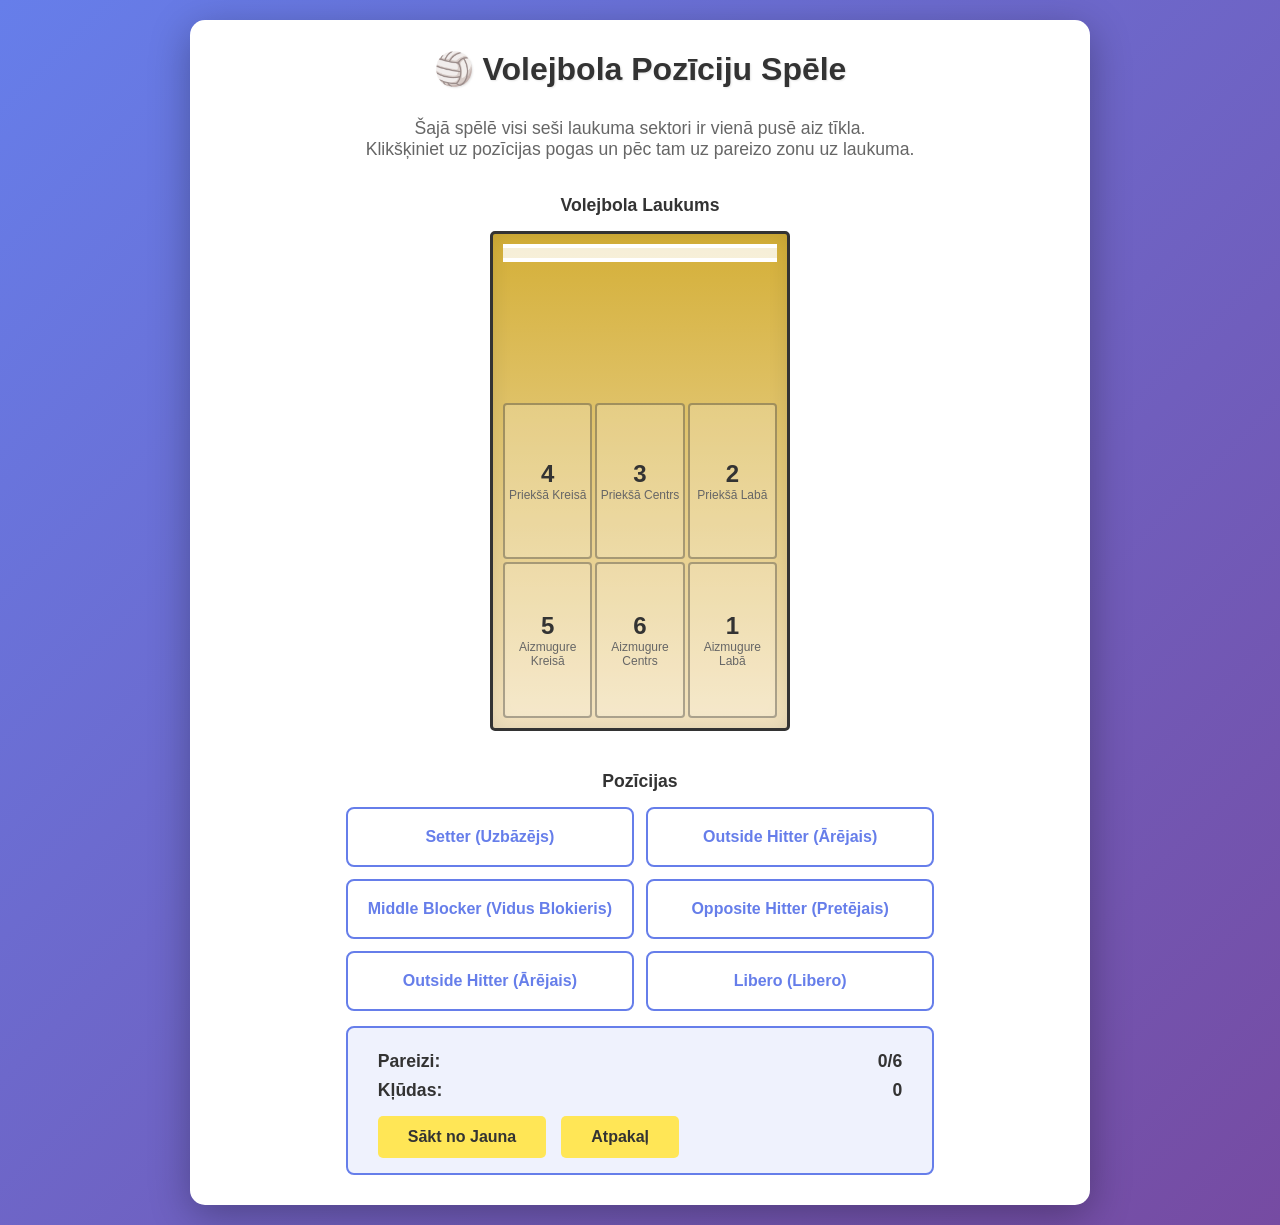
==== commit d91f6fba: "a" ====
--- a/game.html
+++ b/game.html
@@ -85,13 +85,33 @@
 
         .net-line {
             grid-column: 1 / -1;
-            grid-row: 2;
+            grid-row: 1;
             border-top: 4px solid #FFFFFF;
             border-bottom: 4px solid #FFFFFF;
-            background: linear-gradient(180deg, rgba(255, 255, 255, 0.5) 0%, rgba(255, 255, 255, 0.5) 100%);
+            background: linear-gradient(180deg, rgba(255, 255, 255, 0.8) 0%, rgba(255, 255, 255, 0.8) 100%);
             position: relative;
             z-index: 5;
-            height: 20px;
+            height: 18px;
+        }
+
+        .zone-4, .zone-3, .zone-2 {
+            grid-row: 2;
+        }
+
+        .zone-5, .zone-6, .zone-1 {
+            grid-row: 3;
+        }
+
+        .zone-4, .zone-5 {
+            grid-column: 1;
+        }
+
+        .zone-3, .zone-6 {
+            grid-column: 2;
+        }
+
+        .zone-2, .zone-1 {
+            grid-column: 3;
         }
 
         .zone {
@@ -260,23 +280,23 @@
             }
         }
 
-        .zone-6, .zone-1, .zone-2 {
-            grid-row: 1;
-        }
-
-        .zone-5, .zone-4, .zone-3 {
+        .zone-4, .zone-3, .zone-2 {
+            grid-row: 2;
+        }
+
+        .zone-5, .zone-6, .zone-1 {
             grid-row: 3;
         }
 
-        .zone-6, .zone-5 {
+        .zone-4, .zone-5 {
             grid-column: 1;
         }
 
-        .zone-1, .zone-4 {
+        .zone-3, .zone-6 {
             grid-column: 2;
         }
 
-        .zone-2, .zone-3 {
+        .zone-2, .zone-1 {
             grid-column: 3;
         }
     </style>
@@ -285,14 +305,30 @@
     <div class="game-container">
         <h1>🏐 Volejbola Pozīciju Spēle</h1>
         <div class="info-text">
-            Saskaņojiet volejbolista pozīciju ar pareizo zonu uz laukuma!<br>
-            Klikšķiniet uz pozīcijas pogas un pēc tam uz zonu, kur viņš jānovieto.
+            Šajā spēlē visi seši laukuma sektori ir vienā pusē aiz tīkla.<br>
+            Klikšķiniet uz pozīcijas pogas un pēc tam uz pareizo zonu uz laukuma.
         </div>
 
         <div class="content-wrapper">
             <div class="court-section">
                 <div class="court-title">Volejbola Laukums</div>
                 <div class="volleyball-court" id="court">
+                        <div class="zone zone-4" data-zone="4">
+                        <div class="zone-label">4</div>
+                        <div class="zone-position">Priekšā Kreisā</div>
+                    </div>
+                    <div class="zone zone-3" data-zone="3">
+                        <div class="zone-label">3</div>
+                        <div class="zone-position">Priekšā Centrs</div>
+                    </div>
+                    <div class="zone zone-2" data-zone="2">
+                        <div class="zone-label">2</div>
+                        <div class="zone-position">Priekšā Labā</div>
+                    </div>
+                    <div class="zone zone-5" data-zone="5">
+                        <div class="zone-label">5</div>
+                        <div class="zone-position">Aizmugure Kreisā</div>
+                    </div>
                     <div class="zone zone-6" data-zone="6">
                         <div class="zone-label">6</div>
                         <div class="zone-position">Aizmugure Centrs</div>
@@ -300,22 +336,6 @@
                     <div class="zone zone-1" data-zone="1">
                         <div class="zone-label">1</div>
                         <div class="zone-position">Aizmugure Labā</div>
-                    </div>
-                    <div class="zone zone-2" data-zone="2">
-                        <div class="zone-label">2</div>
-                        <div class="zone-position">Priekšā Labā</div>
-                    </div>
-                    <div class="zone zone-5" data-zone="5">
-                        <div class="zone-label">5</div>
-                        <div class="zone-position">Aizmugure Kreisā</div>
-                    </div>
-                    <div class="zone zone-4" data-zone="4">
-                        <div class="zone-label">4</div>
-                        <div class="zone-position">Priekšā Kreisā</div>
-                    </div>
-                    <div class="zone zone-3" data-zone="3">
-                        <div class="zone-label">3</div>
-                        <div class="zone-position">Priekšā Centrs</div>
                     </div>
                     <div class="net-line"></div>
                 </div>
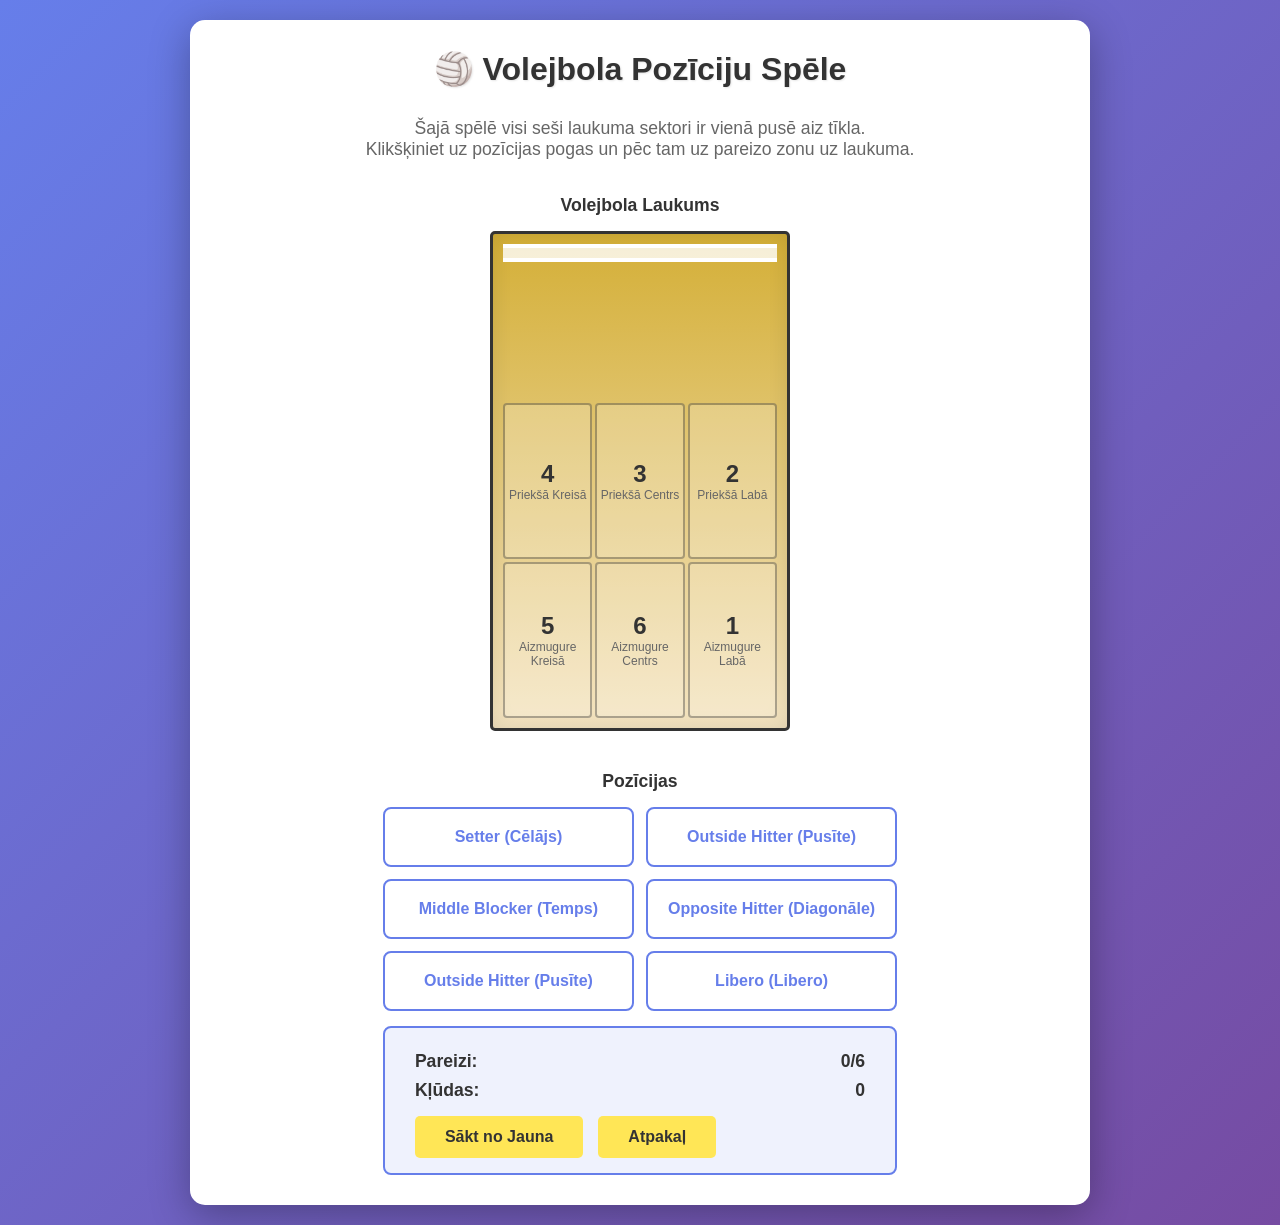
==== commit 74bfcd47: "translate" ====
--- a/game.html
+++ b/game.html
@@ -369,11 +369,11 @@
 
     <script>
         const positions = [
-            { name: "Setter\n(Uzbāzējs)", zone: 6, id: 'setter' },
-            { name: "Outside Hitter\n(Ārējais)", zone: 2, id: 'outside1' },
-            { name: "Middle Blocker\n(Vidus Blokieris)", zone: 3, id: 'middle' },
-            { name: "Opposite Hitter\n(Pretējais)", zone: 4, id: 'opposite' },
-            { name: "Outside Hitter\n(Ārējais)", zone: 5, id: 'outside2' },
+            { name: "Setter\n(Cēlājs)", zone: 6, id: 'setter' },
+            { name: "Outside Hitter\n(Pusīte)", zone: 2, id: 'outside1' },
+            { name: "Middle Blocker\n(Temps)", zone: 3, id: 'middle' },
+            { name: "Opposite Hitter\n(Diagonāle)", zone: 4, id: 'opposite' },
+            { name: "Outside Hitter\n(Pusīte)", zone: 5, id: 'outside2' },
             { name: "Libero\n(Libero)", zone: 1, id: 'libero' }
         ];
 
